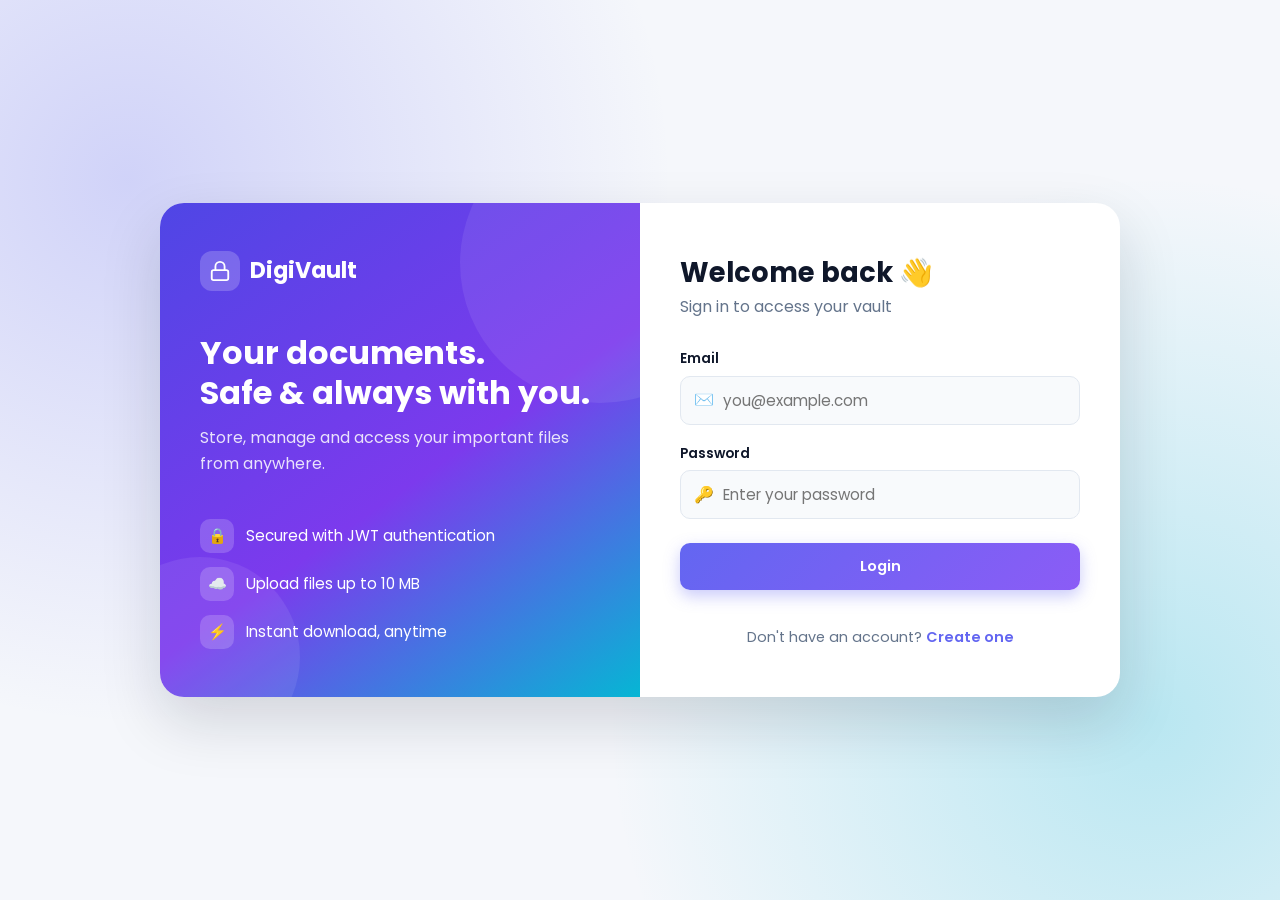
==== src/main/resources/static/dashboard.html @ c99f9024 "Initial commit: DigiVault secure document vault Spring Boot + MySQL + JWT document vault with login," ====
<!DOCTYPE html>
<html lang="en">
<head>
    <meta charset="UTF-8">
    <meta name="viewport" content="width=device-width, initial-scale=1.0">
    <title>DigiVault - Dashboard</title>
    <link rel="preconnect" href="https://fonts.googleapis.com">
    <link href="https://fonts.googleapis.com/css2?family=Poppins:wght@400;500;600;700&display=swap" rel="stylesheet">
    <link rel="stylesheet" href="css/style.css">
</head>
<body>
    <header class="navbar">
        <div class="logo">
            <div class="logo-icon">
                <svg viewBox="0 0 24 24" fill="none" stroke="currentColor" stroke-width="2"><rect x="3" y="11" width="18" height="11" rx="2"/><path d="M7 11V7a5 5 0 0 1 10 0v4"/></svg>
            </div>
            DigiVault
        </div>

        <div class="nav-right">
            <div class="user-info">
                <div class="avatar" id="avatar"></div>
                <div class="user-text">
                    <strong id="userName"></strong>
                    <small id="userEmail"></small>
                </div>
            </div>
            <button id="logoutBtn" class="btn btn-secondary btn-small">Logout</button>
        </div>
    </header>

    <main class="container">
        <div class="page-title">
            <h2 id="greeting">Welcome!</h2>
            <p>Here's an overview of your secure vault.</p>
        </div>

        <!-- Stats -->
        <section class="stats">
            <div class="stat-card">
                <div class="stat-icon purple">📄</div>
                <div>
                    <p>Total Documents</p>
                    <h4 id="statCount">0</h4>
                </div>
            </div>
            <div class="stat-card">
                <div class="stat-icon cyan">💾</div>
                <div>
                    <p>Storage Used</p>
                    <h4 id="statSize">0 B</h4>
                </div>
            </div>
            <div class="stat-card">
                <div class="stat-icon green">🕒</div>
                <div>
                    <p>Last Upload</p>
                    <h4 id="statLast">—</h4>
                </div>
            </div>
        </section>

        <!-- Upload -->
        <section class="card">
            <div class="card-header">
                <h3>Upload Document</h3>
            </div>
            <form id="uploadForm" class="upload-form">
                <div class="dropzone" id="dropzone">
                    <input type="file" id="fileInput" required>
                    <div class="dropzone-icon">☁️</div>
                    <p><strong>Click to browse</strong> or drag &amp; drop a file here</p>
                    <p>Any file type · Max 10 MB</p>
                    <p class="selected-file" id="selectedFile" hidden></p>
                </div>
                <div class="upload-actions">
                    <button type="submit" class="btn btn-primary" id="uploadBtn">⬆ Upload File</button>
                </div>
            </form>
        </section>

        <!-- Documents -->
        <section class="card">
            <div class="card-header">
                <h3>My Documents</h3>
                <span class="badge-count" id="docBadge">0 files</span>
            </div>

            <div class="table-wrap" id="tableWrap">
                <table>
                    <thead>
                        <tr>
                            <th>File</th>
                            <th>Size</th>
                            <th>Uploaded</th>
                            <th>Actions</th>
                        </tr>
                    </thead>
                    <tbody id="documentList"></tbody>
                </table>
            </div>

            <div class="empty-state" id="emptyMessage">
                <div>📂</div>
                <h4>No documents yet</h4>
                <p>Upload your first file to get started.</p>
            </div>
        </section>
    </main>

    <div class="toast" id="toast"></div>

    <script src="js/dashboard.js"></script>
</body>
</html>
---- src/main/resources/static/css/style.css ----
/* ===== Theme colors (change these to restyle the whole app) ===== */
:root {
    --primary: #6366f1;
    --primary-dark: #4f46e5;
    --accent: #06b6d4;
    --danger: #ef4444;
    --success: #10b981;
    --text: #0f172a;
    --muted: #64748b;
    --border: #e2e8f0;
    --bg: #f5f7fb;
    --card: #ffffff;
    --radius: 14px;
    --shadow: 0 10px 30px rgba(15, 23, 42, 0.08);
}

* {
    box-sizing: border-box;
    margin: 0;
    padding: 0;
}

body {
    font-family: "Poppins", "Segoe UI", Roboto, Arial, sans-serif;
    background: var(--bg);
    color: var(--text);
    line-height: 1.6;
}

a {
    color: var(--primary);
    text-decoration: none;
    font-weight: 600;
}

a:hover {
    text-decoration: underline;
}

/* ===== Logo ===== */
.logo {
    display: flex;
    align-items: center;
    gap: 10px;
    font-size: 1.4rem;
    font-weight: 700;
}

.logo-icon {
    width: 40px;
    height: 40px;
    border-radius: 12px;
    display: grid;
    place-items: center;
    background: linear-gradient(135deg, var(--primary), var(--accent));
    color: #fff;
    flex-shrink: 0;
}

.logo-icon svg {
    width: 22px;
    height: 22px;
}

/* ===== Login / Register (split screen) ===== */
.auth-page {
    min-height: 100vh;
    display: flex;
    align-items: center;
    justify-content: center;
    padding: 24px 16px;
    background:
        radial-gradient(circle at 10% 20%, rgba(99, 102, 241, 0.25), transparent 40%),
        radial-gradient(circle at 90% 80%, rgba(6, 182, 212, 0.25), transparent 40%),
        var(--bg);
}

.auth-wrapper {
    width: 100%;
    max-width: 960px;
    display: grid;
    grid-template-columns: 1fr 1fr;
    background: var(--card);
    border-radius: 24px;
    overflow: hidden;
    box-shadow: 0 25px 60px rgba(15, 23, 42, 0.15);
    animation: fadeUp 0.5s ease;
}

.auth-brand {
    position: relative;
    padding: 48px 40px;
    color: #fff;
    background: linear-gradient(145deg, var(--primary-dark), #7c3aed 55%, var(--accent));
    display: flex;
    flex-direction: column;
    justify-content: space-between;
    gap: 32px;
    overflow: hidden;
}

/* Decorative circles */
.auth-brand::before,
.auth-brand::after {
    content: "";
    position: absolute;
    border-radius: 50%;
    background: rgba(255, 255, 255, 0.08);
}

.auth-brand::before {
    width: 280px;
    height: 280px;
    top: -80px;
    right: -100px;
}

.auth-brand::after {
    width: 200px;
    height: 200px;
    bottom: -60px;
    left: -60px;
}

.auth-brand .logo-icon {
    background: rgba(255, 255, 255, 0.2);
}

.auth-brand h2 {
    font-size: 2rem;
    line-height: 1.25;
    margin-bottom: 12px;
}

.auth-brand p {
    opacity: 0.85;
}

.feature-list {
    list-style: none;
    display: flex;
    flex-direction: column;
    gap: 14px;
    position: relative;
    z-index: 1;
}

.feature-list li {
    display: flex;
    align-items: center;
    gap: 12px;
    font-size: 0.95rem;
}

.feature-list span {
    width: 34px;
    height: 34px;
    border-radius: 10px;
    background: rgba(255, 255, 255, 0.18);
    display: grid;
    place-items: center;
    flex-shrink: 0;
}

.auth-form {
    padding: 48px 40px;
    display: flex;
    flex-direction: column;
    justify-content: center;
}

.auth-form h1 {
    font-size: 1.7rem;
}

.subtitle {
    color: var(--muted);
    margin-bottom: 28px;
}

.switch {
    margin-top: 20px;
    text-align: center;
    font-size: 0.9rem;
    color: var(--muted);
}

/* ===== Form fields ===== */
label {
    display: block;
    font-size: 0.85rem;
    font-weight: 600;
    margin-bottom: 6px;
}

.input-group {
    position: relative;
    margin-bottom: 18px;
}

.input-group .input-icon {
    position: absolute;
    left: 14px;
    top: 50%;
    transform: translateY(-50%);
    color: var(--muted);
    pointer-events: none;
}

.input-group input {
    width: 100%;
    padding: 12px 14px 12px 42px;
    border: 1.5px solid var(--border);
    border-radius: 10px;
    font-size: 0.95rem;
    font-family: inherit;
    background: #f8fafc;
    transition: border-color 0.2s, box-shadow 0.2s, background 0.2s;
}

.input-group input:focus {
    outline: none;
    border-color: var(--primary);
    background: #fff;
    box-shadow: 0 0 0 4px rgba(99, 102, 241, 0.15);
}

/* ===== Buttons ===== */
.btn {
    display: inline-flex;
    align-items: center;
    justify-content: center;
    gap: 6px;
    padding: 11px 20px;
    border: none;
    border-radius: 10px;
    font-family: inherit;
    font-size: 0.92rem;
    font-weight: 600;
    cursor: pointer;
    transition: transform 0.15s, box-shadow 0.2s, opacity 0.2s, background 0.2s;
}

.btn:hover {
    transform: translateY(-1px);
}

.btn:disabled {
    opacity: 0.6;
    cursor: not-allowed;
    transform: none;
}

.btn-primary {
    background: linear-gradient(135deg, var(--primary), #8b5cf6);
    color: #fff;
    box-shadow: 0 6px 16px rgba(99, 102, 241, 0.35);
}

.btn-primary:hover {
    box-shadow: 0 10px 22px rgba(99, 102, 241, 0.45);
}

.btn-block {
    width: 100%;
    padding: 13px;
    margin-top: 6px;
}

.btn-secondary {
    background: #f1f5f9;
    color: var(--text);
}

.btn-secondary:hover {
    background: #e2e8f0;
}

.btn-small {
    padding: 7px 12px;
    font-size: 0.8rem;
    border-radius: 8px;
}

.btn-download {
    background: rgba(6, 182, 212, 0.12);
    color: #0e7490;
}

.btn-download:hover {
    background: var(--accent);
    color: #fff;
}

.btn-delete {
    background: rgba(239, 68, 68, 0.1);
    color: #b91c1c;
}

.btn-delete:hover {
    background: var(--danger);
    color: #fff;
}

/* ===== Inline message (login/register) ===== */
.message {
    margin-top: 16px;
    font-size: 0.88rem;
    border-radius: 10px;
}

.message.error,
.message.success {
    padding: 10px 14px;
}

.message.error {
    background: #fef2f2;
    color: #b91c1c;
    border: 1px solid #fecaca;
}

.message.success {
    background: #ecfdf5;
    color: #047857;
    border: 1px solid #a7f3d0;
}

/* ===== Dashboard: navbar ===== */
.navbar {
    position: sticky;
    top: 0;
    z-index: 10;
    background: rgba(255, 255, 255, 0.85);
    backdrop-filter: blur(10px);
    border-bottom: 1px solid var(--border);
    padding: 12px 24px;
    display: flex;
    justify-content: space-between;
    align-items: center;
    flex-wrap: wrap;
    gap: 12px;
}

.nav-right {
    display: flex;
    align-items: center;
    gap: 14px;
}

.user-info {
    display: flex;
    align-items: center;
    gap: 10px;
}

.avatar {
    width: 38px;
    height: 38px;
    border-radius: 50%;
    background: linear-gradient(135deg, var(--primary), var(--accent));
    color: #fff;
    font-weight: 700;
    display: grid;
    place-items: center;
}

.user-text {
    display: flex;
    flex-direction: column;
    line-height: 1.2;
}

.user-text strong {
    font-size: 0.9rem;
}

.user-text small {
    color: var(--muted);
    font-size: 0.75rem;
}

/* ===== Dashboard: layout ===== */
.container {
    max-width: 1100px;
    margin: 0 auto;
    padding: 32px 16px 48px;
    display: flex;
    flex-direction: column;
    gap: 24px;
    animation: fadeUp 0.4s ease;
}

.page-title h2 {
    font-size: 1.6rem;
}

.page-title p {
    color: var(--muted);
}

.card {
    background: var(--card);
    border-radius: var(--radius);
    padding: 24px;
    box-shadow: var(--shadow);
    border: 1px solid var(--border);
}

.card-header {
    display: flex;
    justify-content: space-between;
    align-items: center;
    margin-bottom: 18px;
}

.card-header h3 {
    font-size: 1.1rem;
}

.badge-count {
    background: rgba(99, 102, 241, 0.12);
    color: var(--primary-dark);
    padding: 4px 12px;
    border-radius: 999px;
    font-size: 0.8rem;
    font-weight: 600;
}

/* ===== Dashboard: stats ===== */
.stats {
    display: grid;
    grid-template-columns: repeat(auto-fit, minmax(220px, 1fr));
    gap: 18px;
}

.stat-card {
    display: flex;
    align-items: center;
    gap: 16px;
    background: var(--card);
    border-radius: var(--radius);
    padding: 20px;
    box-shadow: var(--shadow);
    border: 1px solid var(--border);
    transition: transform 0.2s;
}

.stat-card:hover {
    transform: translateY(-3px);
}

.stat-icon {
    width: 50px;
    height: 50px;
    border-radius: 14px;
    display: grid;
    place-items: center;
    font-size: 1.4rem;
    flex-shrink: 0;
}

.stat-icon.purple { background: rgba(99, 102, 241, 0.12); }
.stat-icon.cyan   { background: rgba(6, 182, 212, 0.12); }
.stat-icon.green  { background: rgba(16, 185, 129, 0.12); }

.stat-card p {
    color: var(--muted);
    font-size: 0.82rem;
}

.stat-card h4 {
    font-size: 1.3rem;
}

/* ===== Dashboard: upload drop zone ===== */
.upload-form {
    display: flex;
    flex-direction: column;
    gap: 16px;
}

.dropzone {
    position: relative;
    border: 2px dashed #c7d2fe;
    border-radius: var(--radius);
    background: linear-gradient(180deg, #f8faff, #eef2ff);
    padding: 36px 20px;
    text-align: center;
    transition: border-color 0.2s, background 0.2s;
}

.dropzone:hover,
.dropzone.dragover {
    border-color: var(--primary);
    background: #eef2ff;
}

/* The real file input covers the whole zone, so clicking and drag-and-drop both work */
.dropzone input[type="file"] {
    position: absolute;
    inset: 0;
    width: 100%;
    height: 100%;
    opacity: 0;
    cursor: pointer;
}

.dropzone-icon {
    font-size: 2.4rem;
    margin-bottom: 6px;
}

.dropzone p {
    color: var(--muted);
    font-size: 0.9rem;
}

.dropzone strong {
    color: var(--primary);
}

.selected-file {
    margin-top: 10px;
    font-weight: 600;
    color: var(--text) !important;
    word-break: break-all;
}

.upload-actions {
    display: flex;
    justify-content: flex-end;
}

/* ===== Dashboard: documents table ===== */
.table-wrap {
    overflow-x: auto;
}

table {
    width: 100%;
    border-collapse: collapse;
}

th, td {
    padding: 14px 12px;
    text-align: left;
    font-size: 0.88rem;
    white-space: nowrap;
}

th {
    color: var(--muted);
    font-weight: 600;
    font-size: 0.75rem;
    text-transform: uppercase;
    letter-spacing: 0.05em;
    border-bottom: 1px solid var(--border);
}

tbody tr {
    border-bottom: 1px solid #f1f5f9;
    transition: background 0.15s;
}

tbody tr:hover {
    background: #f8fafc;
}

.file-cell {
    display: flex;
    align-items: center;
    gap: 12px;
}

.file-name {
    font-weight: 600;
    max-width: 280px;
    overflow: hidden;
    text-overflow: ellipsis;
}

/* Colored file-type badges */
.file-badge {
    width: 42px;
    height: 42px;
    border-radius: 10px;
    display: grid;
    place-items: center;
    font-size: 0.65rem;
    font-weight: 700;
    color: #fff;
    flex-shrink: 0;
    background: #94a3b8;
}

.file-badge.pdf   { background: #ef4444; }
.file-badge.doc   { background: #3b82f6; }
.file-badge.sheet { background: #10b981; }
.file-badge.slide { background: #f97316; }
.file-badge.image { background: #a855f7; }
.file-badge.zip   { background: #eab308; }

.muted {
    color: var(--muted);
}

.actions {
    display: flex;
    gap: 8px;
}

/* ===== Empty state ===== */
.empty-state {
    text-align: center;
    padding: 40px 20px;
    color: var(--muted);
}

.empty-state div {
    font-size: 3rem;
    margin-bottom: 8px;
}

.empty-state h4 {
    color: var(--text);
    margin-bottom: 4px;
}

/* ===== Toast notification (dashboard) ===== */
.toast {
    position: fixed;
    right: 24px;
    bottom: 24px;
    z-index: 100;
    max-width: calc(100% - 48px);
    padding: 14px 20px;
    border-radius: 12px;
    color: #fff;
    font-weight: 500;
    box-shadow: 0 12px 30px rgba(15, 23, 42, 0.25);
    opacity: 0;
    transform: translateY(20px);
    pointer-events: none;
    transition: opacity 0.3s, transform 0.3s;
}

.toast.show {
    opacity: 1;
    transform: translateY(0);
}

.toast.success { background: var(--success); }
.toast.error   { background: var(--danger); }

/* ===== Animation ===== */
@keyframes fadeUp {
    from {
        opacity: 0;
        transform: translateY(16px);
    }
    to {
        opacity: 1;
        transform: translateY(0);
    }
}

/* ===== Mobile ===== */
@media (max-width: 768px) {
    .auth-wrapper {
        grid-template-columns: 1fr;
    }

    .auth-brand {
        padding: 32px 24px;
    }

    .auth-brand h2 {
        font-size: 1.5rem;
    }

    .feature-list {
        display: none;
    }

    .auth-form {
        padding: 32px 24px;
    }

    .user-text {
        display: none;
    }
}
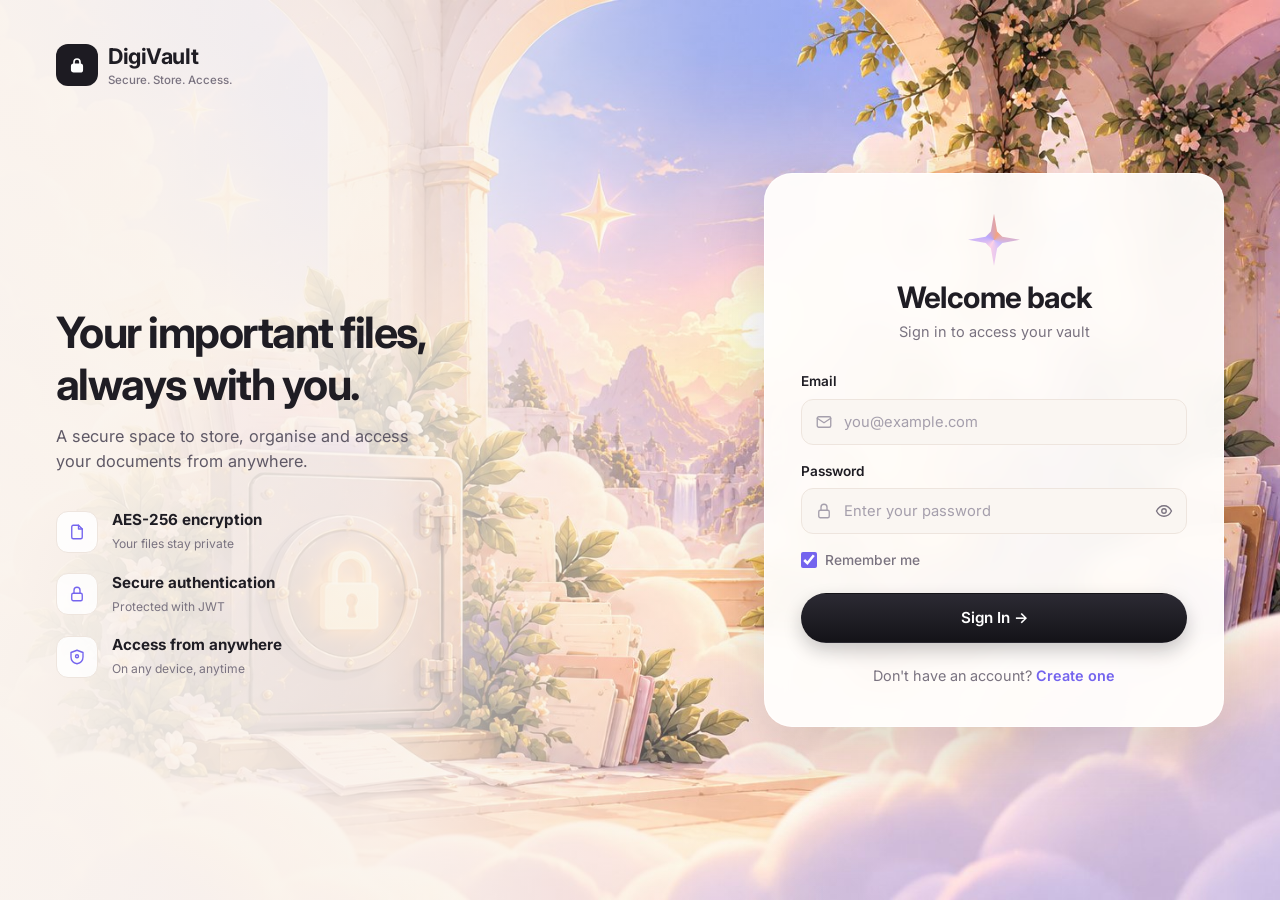
==== commit 1f57ec5f: "Add bookmarks, trash, stars, storage limit and new UI - Bookmarks with automatic site tags, categori" ====
--- a/src/main/resources/static/dashboard.html
+++ b/src/main/resources/static/dashboard.html
@@ -3,113 +3,84 @@
 <head>
     <meta charset="UTF-8">
     <meta name="viewport" content="width=device-width, initial-scale=1.0">
-    <title>DigiVault - Dashboard</title>
+    <title>DigiVault - Home</title>
     <link rel="preconnect" href="https://fonts.googleapis.com">
-    <link href="https://fonts.googleapis.com/css2?family=Poppins:wght@400;500;600;700&display=swap" rel="stylesheet">
+    <link rel="preconnect" href="https://fonts.gstatic.com" crossorigin>
+    <link href="https://fonts.googleapis.com/css2?family=Inter:wght@400;500;600;700;800&display=swap" rel="stylesheet">
+    <link rel="icon" href="data:image/svg+xml,<svg xmlns='http://www.w3.org/2000/svg' viewBox='0 0 32 32'><rect width='32' height='32' rx='9' fill='%231d1b22'/><path d='M11 15v-3a5 5 0 0 1 10 0v3' fill='none' stroke='white' stroke-width='2.4'/><rect x='9' y='15' width='14' height='10' rx='2.5' fill='white'/></svg>">
     <link rel="stylesheet" href="css/style.css">
 </head>
 <body>
-    <header class="navbar">
-        <div class="logo">
-            <div class="logo-icon">
-                <svg viewBox="0 0 24 24" fill="none" stroke="currentColor" stroke-width="2"><rect x="3" y="11" width="18" height="11" rx="2"/><path d="M7 11V7a5 5 0 0 1 10 0v4"/></svg>
-            </div>
-            DigiVault
-        </div>
+    <div class="app-shell">
+        <aside class="sidebar" id="sidebar" data-page="home"></aside>
 
-        <div class="nav-right">
-            <div class="user-info">
-                <div class="avatar" id="avatar"></div>
-                <div class="user-text">
-                    <strong id="userName"></strong>
-                    <small id="userEmail"></small>
+        <main class="main">
+            <header class="topbar" id="topbar"></header>
+
+            <!-- Banner with greeting and rotating tips -->
+            <section class="hero">
+                <div class="hero-card glass">
+                    <h2 id="greeting">Hello!</h2>
+                    <p>Every file you upload is encrypted with AES-256 before it's stored.</p>
                 </div>
-            </div>
-            <button id="logoutBtn" class="btn btn-secondary btn-small">Logout</button>
-        </div>
-    </header>
+                <div class="tip-card glass">
+                    <blockquote id="tipText"></blockquote>
+                    <cite>— DigiVault</cite>
+                    <div class="tip-nav">
+                        <button class="icon-btn" id="tipPrev" type="button" title="Previous tip"><svg class="i i-sm" viewBox="0 0 24 24"><path d="M15 6l-6 6 6 6"/></svg></button>
+                        <span id="tipCount">1/3</span>
+                        <button class="icon-btn" id="tipNext" type="button" title="Next tip"><svg class="i i-sm" viewBox="0 0 24 24"><path d="M9 6l6 6-6 6"/></svg></button>
+                    </div>
+                </div>
+            </section>
 
-    <main class="container">
-        <div class="page-title">
-            <h2 id="greeting">Welcome!</h2>
-            <p>Here's an overview of your secure vault.</p>
-        </div>
+            <!-- Stats -->
+            <section class="stats">
+                <div class="card stat">
+                    <span class="tile t-violet"><svg class="i" viewBox="0 0 24 24"><path d="M14 3H7a2 2 0 0 0-2 2v14a2 2 0 0 0 2 2h10a2 2 0 0 0 2-2V8z"/><path d="M14 3v5h5"/></svg></span>
+                    <p>Total documents</p>
+                    <h3 id="statDocs">0</h3>
+                </div>
+                <div class="card stat">
+                    <span class="tile t-peach"><svg class="i" viewBox="0 0 24 24"><ellipse cx="12" cy="5" rx="8" ry="3"/><path d="M4 5v14c0 1.7 3.6 3 8 3s8-1.3 8-3V5"/><path d="M4 12c0 1.7 3.6 3 8 3s8-1.3 8-3"/></svg></span>
+                    <p>Storage used</p>
+                    <h3 id="statStorage">0 B</h3>
+                </div>
+                <div class="card stat">
+                    <span class="tile t-amber"><svg class="i" viewBox="0 0 24 24"><path d="M12 3l2.8 5.7 6.2.9-4.5 4.4 1.1 6.2L12 17.3 6.4 20.2l1.1-6.2L3 9.6l6.2-.9z"/></svg></span>
+                    <p>Starred</p>
+                    <h3 id="statStarred">0</h3>
+                </div>
+                <div class="card stat">
+                    <span class="tile t-pink"><svg class="i" viewBox="0 0 24 24"><path d="M6 3h12v18l-6-4-6 4z"/></svg></span>
+                    <p>Bookmarks</p>
+                    <h3 id="statBookmarks">0</h3>
+                </div>
+            </section>
 
-        <!-- Stats -->
-        <section class="stats">
-            <div class="stat-card">
-                <div class="stat-icon purple">📄</div>
-                <div>
-                    <p>Total Documents</p>
-                    <h4 id="statCount">0</h4>
-                </div>
-            </div>
-            <div class="stat-card">
-                <div class="stat-icon cyan">💾</div>
-                <div>
-                    <p>Storage Used</p>
-                    <h4 id="statSize">0 B</h4>
-                </div>
-            </div>
-            <div class="stat-card">
-                <div class="stat-icon green">🕒</div>
-                <div>
-                    <p>Last Upload</p>
-                    <h4 id="statLast">—</h4>
-                </div>
-            </div>
-        </section>
+            <!-- Quick actions -->
+            <section class="quick">
+                <a href="upload.html" class="q-violet">
+                    <span class="big"><svg class="i" viewBox="0 0 24 24"><path d="M12 15V4"/><path d="M7 9l5-5 5 5"/><path d="M4 15v4a2 2 0 0 0 2 2h12a2 2 0 0 0 2-2v-4"/></svg></span>
+                    <strong>Upload File</strong><small>Add new files to your vault.</small>
+                </a>
+                <a href="documents.html" class="q-amber">
+                    <span class="big"><svg class="i" viewBox="0 0 24 24"><path d="M3 7a2 2 0 0 1 2-2h4l2 2h8a2 2 0 0 1 2 2v8a2 2 0 0 1-2 2H5a2 2 0 0 1-2-2z"/></svg></span>
+                    <strong>View Files</strong><small>Browse your stored files.</small>
+                </a>
+                <a href="bookmarks.html" class="q-green">
+                    <span class="big"><svg class="i" viewBox="0 0 24 24"><path d="M6 3h12v18l-6-4-6 4z"/></svg></span>
+                    <strong>Bookmarks</strong><small>Quick access to saved links.</small>
+                </a>
+                <a href="trash.html" class="q-pink">
+                    <span class="big"><svg class="i" viewBox="0 0 24 24"><path d="M3 6h18"/><path d="M8 6V4h8v2"/><path d="M6 6l1 14h10l1-14"/></svg></span>
+                    <strong>Trash</strong><small>Restore or delete removed files.</small>
+                </a>
+            </section>
+        </main>
+    </div>
 
-        <!-- Upload -->
-        <section class="card">
-            <div class="card-header">
-                <h3>Upload Document</h3>
-            </div>
-            <form id="uploadForm" class="upload-form">
-                <div class="dropzone" id="dropzone">
-                    <input type="file" id="fileInput" required>
-                    <div class="dropzone-icon">☁️</div>
-                    <p><strong>Click to browse</strong> or drag &amp; drop a file here</p>
-                    <p>Any file type · Max 10 MB</p>
-                    <p class="selected-file" id="selectedFile" hidden></p>
-                </div>
-                <div class="upload-actions">
-                    <button type="submit" class="btn btn-primary" id="uploadBtn">⬆ Upload File</button>
-                </div>
-            </form>
-        </section>
-
-        <!-- Documents -->
-        <section class="card">
-            <div class="card-header">
-                <h3>My Documents</h3>
-                <span class="badge-count" id="docBadge">0 files</span>
-            </div>
-
-            <div class="table-wrap" id="tableWrap">
-                <table>
-                    <thead>
-                        <tr>
-                            <th>File</th>
-                            <th>Size</th>
-                            <th>Uploaded</th>
-                            <th>Actions</th>
-                        </tr>
-                    </thead>
-                    <tbody id="documentList"></tbody>
-                </table>
-            </div>
-
-            <div class="empty-state" id="emptyMessage">
-                <div>📂</div>
-                <h4>No documents yet</h4>
-                <p>Upload your first file to get started.</p>
-            </div>
-        </section>
-    </main>
-
-    <div class="toast" id="toast"></div>
-
-    <script src="js/dashboard.js"></script>
+    <script src="js/common.js"></script>
+    <script src="js/home.js"></script>
 </body>
 </html>
--- a/src/main/resources/static/css/style.css
+++ b/src/main/resources/static/css/style.css
@@ -1,693 +1,498 @@
-/* ===== Theme colors (change these to restyle the whole app) ===== */
+/* =====================================================================
+   DigiVault - warm, soft theme (cream, white cards, lavender accents)
+   Change the colors below to restyle the whole app.
+   ===================================================================== */
 :root {
-    --primary: #6366f1;
-    --primary-dark: #4f46e5;
-    --accent: #06b6d4;
-    --danger: #ef4444;
-    --success: #10b981;
-    --text: #0f172a;
-    --muted: #64748b;
-    --border: #e2e8f0;
-    --bg: #f5f7fb;
-    --card: #ffffff;
-    --radius: 14px;
-    --shadow: 0 10px 30px rgba(15, 23, 42, 0.08);
-}
-
-* {
-    box-sizing: border-box;
-    margin: 0;
-    padding: 0;
-}
+    --text: #1f1d24;
+    --muted: #7a7380;
+    --faint: #a59fac;
+    --border: #eee5de;
+    --surface: #fffdfb;
+    --surface-2: #faf6f2;
+    --violet: #8b7cf6;
+    --violet-600: #7464ee;
+    --violet-soft: #efebff;
+    --peach: #ec9a76;
+    --peach-soft: #fdeee6;
+    --green: #3fae6a;
+    --green-soft: #e8f6ec;
+    --pink: #e3627a;
+    --pink-soft: #fde9ee;
+    --amber: #dc9a2f;
+    --amber-soft: #fff3dc;
+    --dark: #1d1b22;
+    --radius: 18px;
+    --shadow: 0 1px 2px rgba(31, 29, 36, 0.04), 0 8px 24px rgba(31, 29, 36, 0.05);
+    --shadow-lg: 0 24px 60px rgba(31, 29, 36, 0.14);
+    --ring: 0 0 0 4px rgba(139, 124, 246, 0.16);
+    --font: "Inter", "Segoe UI", Roboto, Arial, sans-serif;
+}
+
+* { box-sizing: border-box; margin: 0; padding: 0; }
+
+/* Make the "hidden" attribute always win, even over display: flex/grid */
+[hidden] { display: none !important; }
 
 body {
-    font-family: "Poppins", "Segoe UI", Roboto, Arial, sans-serif;
-    background: var(--bg);
+    min-height: 100vh;
+    font-family: var(--font);
+    font-size: 14.5px;
+    line-height: 1.5;
     color: var(--text);
-    line-height: 1.6;
-}
-
-a {
-    color: var(--primary);
-    text-decoration: none;
-    font-weight: 600;
-}
-
-a:hover {
-    text-decoration: underline;
-}
-
-/* ===== Logo ===== */
-.logo {
-    display: flex;
-    align-items: center;
-    gap: 10px;
-    font-size: 1.4rem;
-    font-weight: 700;
-}
-
-.logo-icon {
-    width: 40px;
-    height: 40px;
-    border-radius: 12px;
-    display: grid;
-    place-items: center;
-    background: linear-gradient(135deg, var(--primary), var(--accent));
-    color: #fff;
-    flex-shrink: 0;
-}
-
-.logo-icon svg {
-    width: 22px;
-    height: 22px;
-}
-
-/* ===== Login / Register (split screen) ===== */
+    background: linear-gradient(135deg, #f9f3ee 0%, #f6efea 50%, #f2ecf6 100%) fixed;
+    -webkit-font-smoothing: antialiased;
+}
+
+a { color: var(--violet-600); text-decoration: none; font-weight: 600; }
+a:hover { text-decoration: underline; }
+h1, h2, h3, h4 { letter-spacing: -0.02em; line-height: 1.2; }
+svg { flex-shrink: 0; }
+.muted { color: var(--muted); }
+
+/* ===== Icons (inline SVG) ===== */
+.i { width: 18px; height: 18px; fill: none; stroke: currentColor; stroke-width: 1.8; stroke-linecap: round; stroke-linejoin: round; }
+.i-sm { width: 16px; height: 16px; }
+.i-lg { width: 26px; height: 26px; }
+
+/* ===== Brand ===== */
+.brand { display: flex; align-items: center; gap: 10px; color: var(--text); font-size: 1.15rem; font-weight: 700; letter-spacing: -0.02em; }
+.brand:hover { text-decoration: none; }
+.brand-mark { width: 34px; height: 34px; display: grid; place-items: center; color: #fff; background: var(--dark); border-radius: 10px; }
+.brand-mark svg { width: 18px; height: 18px; }
+.brand small { display: block; font-size: 0.72rem; font-weight: 500; color: var(--muted); letter-spacing: 0; }
+
+/* ===== Buttons ===== */
+.btn {
+    display: inline-flex; align-items: center; justify-content: center; gap: 8px;
+    height: 42px; padding: 0 18px;
+    font-family: inherit; font-size: 0.9rem; font-weight: 600;
+    border: 1px solid transparent; border-radius: 999px; cursor: pointer;
+    transition: transform 0.15s, box-shadow 0.2s, background 0.2s, opacity 0.2s;
+    text-decoration: none !important;
+}
+.btn:hover { transform: translateY(-1px); }
+.btn:disabled { opacity: 0.55; cursor: not-allowed; transform: none; }
+.btn-dark { color: #fff; background: linear-gradient(180deg, #2c2a33, #141318); box-shadow: 0 8px 18px rgba(20, 19, 24, 0.22); }
+.btn-violet { color: #fff; background: linear-gradient(180deg, #9a8cf8, var(--violet-600)); box-shadow: 0 6px 16px rgba(116, 100, 238, 0.3); }
+.btn-ghost { color: var(--text); background: #fff; border-color: var(--border); }
+.btn-ghost:hover { background: var(--surface-2); }
+.btn-danger { color: var(--pink); background: var(--pink-soft); }
+.btn-block { width: 100%; height: 50px; font-size: 0.95rem; }
+.btn-sm { height: 34px; padding: 0 14px; font-size: 0.82rem; }
+
+.icon-btn {
+    width: 34px; height: 34px; display: inline-grid; place-items: center;
+    color: var(--muted); background: transparent; border: 1px solid transparent; border-radius: 10px; cursor: pointer;
+    transition: background 0.15s, color 0.15s;
+}
+.icon-btn:hover { color: var(--text); background: var(--surface-2); }
+.icon-btn.bordered { background: #fff; border-color: var(--border); }
+.icon-btn.danger:hover { color: #fff; background: var(--pink); }
+
+/* Star toggle */
+.star-btn { color: #cfc8d4; }
+.star-btn.on { color: #f5b301; }
+.star-btn.on svg { fill: #f5b301; }
+
+/* ===== Form fields ===== */
+label { display: block; margin-bottom: 7px; font-size: 0.85rem; font-weight: 600; }
+.field, .select {
+    width: 100%; height: 46px; padding: 0 14px;
+    font-family: inherit; font-size: 0.92rem; color: var(--text);
+    background: var(--surface-2); border: 1px solid var(--border); border-radius: 12px;
+    transition: border-color 0.15s, box-shadow 0.15s, background 0.15s;
+}
+textarea.field { height: auto; min-height: 90px; padding: 12px 14px; resize: vertical; }
+.field::placeholder { color: var(--faint); }
+.field:focus, .select:focus { outline: none; background: #fff; border-color: var(--violet); box-shadow: var(--ring); }
+.select {
+    width: auto; min-width: 150px; padding-right: 38px; cursor: pointer; appearance: none; -webkit-appearance: none;
+    background-image: url("data:image/svg+xml;utf8,<svg xmlns='http://www.w3.org/2000/svg' viewBox='0 0 24 24' fill='none' stroke='%237a7380' stroke-width='2' stroke-linecap='round'><path d='M6 9l6 6 6-6'/></svg>");
+    background-repeat: no-repeat; background-position: right 12px center; background-size: 16px;
+}
+.select.full { width: 100%; }
+.form-field { margin-bottom: 16px; }
+
+/* Input with an icon on the left (and optional button on the right) */
+.input-icon { position: relative; }
+.input-icon > svg { position: absolute; left: 14px; top: 50%; transform: translateY(-50%); color: var(--faint); pointer-events: none; }
+.input-icon .field { padding-left: 42px; }
+.input-icon .eye { position: absolute; right: 6px; top: 50%; transform: translateY(-50%); }
+
+/* Checkbox */
+.check { display: inline-flex; align-items: center; gap: 8px; font-size: 0.86rem; font-weight: 500; color: var(--muted); cursor: pointer; margin: 0; }
+.check input { width: 16px; height: 16px; accent-color: var(--violet-600); }
+
+/* Toggle switch */
+.switch { position: relative; width: 44px; height: 26px; flex-shrink: 0; }
+.switch input { position: absolute; opacity: 0; width: 100%; height: 100%; margin: 0; cursor: pointer; z-index: 1; }
+.switch span { position: absolute; inset: 0; background: #ddd6e3; border-radius: 999px; transition: background 0.2s; }
+.switch span::after { content: ""; position: absolute; left: 3px; top: 3px; width: 20px; height: 20px; background: #fff; border-radius: 50%; box-shadow: 0 1px 3px rgba(0, 0, 0, 0.2); transition: transform 0.2s; }
+.switch input:checked + span { background: var(--violet-600); }
+.switch input:checked + span::after { transform: translateX(18px); }
+
+/* Inline messages (login/register) */
+.message { margin-top: 14px; font-size: 0.86rem; }
+.message.error, .message.success { padding: 10px 14px; border-radius: 12px; }
+.message.error { color: #b42318; background: #fef3f2; border: 1px solid #fecdca; }
+.message.success { color: #067647; background: #ecfdf3; border: 1px solid #abefc6; }
+
+/* =====================================================================
+   Login / Register
+   ===================================================================== */
 .auth-page {
     min-height: 100vh;
-    display: flex;
+    /* Artwork on the right, soft cream fade on the left so the text stays readable */
+    background:
+        linear-gradient(90deg, rgba(250, 244, 238, 0.97) 0%, rgba(250, 244, 238, 0.85) 30%, rgba(250, 244, 238, 0.2) 55%, rgba(250, 244, 238, 0) 70%),
+        url("../img/login-art.jpg") 70% center / cover no-repeat,
+        linear-gradient(135deg, #f8e6da, #ece4fa);
+}
+
+.auth-layout {
+    min-height: 100vh;
+    display: grid;
+    grid-template-columns: minmax(0, 1fr) 460px;
     align-items: center;
-    justify-content: center;
-    padding: 24px 16px;
-    background:
-        radial-gradient(circle at 10% 20%, rgba(99, 102, 241, 0.25), transparent 40%),
-        radial-gradient(circle at 90% 80%, rgba(6, 182, 212, 0.25), transparent 40%),
-        var(--bg);
-}
-
-.auth-wrapper {
-    width: 100%;
-    max-width: 960px;
-    display: grid;
-    grid-template-columns: 1fr 1fr;
-    background: var(--card);
-    border-radius: 24px;
-    overflow: hidden;
-    box-shadow: 0 25px 60px rgba(15, 23, 42, 0.15);
-    animation: fadeUp 0.5s ease;
-}
-
-.auth-brand {
-    position: relative;
-    padding: 48px 40px;
-    color: #fff;
-    background: linear-gradient(145deg, var(--primary-dark), #7c3aed 55%, var(--accent));
-    display: flex;
-    flex-direction: column;
-    justify-content: space-between;
-    gap: 32px;
-    overflow: hidden;
-}
-
-/* Decorative circles */
-.auth-brand::before,
-.auth-brand::after {
-    content: "";
-    position: absolute;
-    border-radius: 50%;
-    background: rgba(255, 255, 255, 0.08);
-}
-
-.auth-brand::before {
-    width: 280px;
-    height: 280px;
-    top: -80px;
-    right: -100px;
-}
-
-.auth-brand::after {
-    width: 200px;
-    height: 200px;
-    bottom: -60px;
-    left: -60px;
-}
-
-.auth-brand .logo-icon {
-    background: rgba(255, 255, 255, 0.2);
-}
-
-.auth-brand h2 {
-    font-size: 2rem;
-    line-height: 1.25;
-    margin-bottom: 12px;
-}
-
-.auth-brand p {
-    opacity: 0.85;
-}
-
-.feature-list {
-    list-style: none;
-    display: flex;
-    flex-direction: column;
-    gap: 14px;
-    position: relative;
-    z-index: 1;
-}
-
-.feature-list li {
-    display: flex;
-    align-items: center;
-    gap: 12px;
-    font-size: 0.95rem;
-}
-
-.feature-list span {
-    width: 34px;
-    height: 34px;
-    border-radius: 10px;
-    background: rgba(255, 255, 255, 0.18);
-    display: grid;
-    place-items: center;
-    flex-shrink: 0;
-}
-
-.auth-form {
-    padding: 48px 40px;
-    display: flex;
-    flex-direction: column;
-    justify-content: center;
-}
-
-.auth-form h1 {
-    font-size: 1.7rem;
-}
-
-.subtitle {
-    color: var(--muted);
-    margin-bottom: 28px;
-}
-
-.switch {
-    margin-top: 20px;
-    text-align: center;
-    font-size: 0.9rem;
-    color: var(--muted);
-}
-
-/* ===== Form fields ===== */
-label {
-    display: block;
-    font-size: 0.85rem;
-    font-weight: 600;
-    margin-bottom: 6px;
-}
-
-.input-group {
-    position: relative;
-    margin-bottom: 18px;
-}
-
-.input-group .input-icon {
-    position: absolute;
-    left: 14px;
-    top: 50%;
-    transform: translateY(-50%);
-    color: var(--muted);
-    pointer-events: none;
-}
-
-.input-group input {
-    width: 100%;
-    padding: 12px 14px 12px 42px;
-    border: 1.5px solid var(--border);
-    border-radius: 10px;
-    font-size: 0.95rem;
-    font-family: inherit;
-    background: #f8fafc;
-    transition: border-color 0.2s, box-shadow 0.2s, background 0.2s;
-}
-
-.input-group input:focus {
-    outline: none;
-    border-color: var(--primary);
-    background: #fff;
-    box-shadow: 0 0 0 4px rgba(99, 102, 241, 0.15);
-}
-
-/* ===== Buttons ===== */
-.btn {
-    display: inline-flex;
-    align-items: center;
-    justify-content: center;
-    gap: 6px;
-    padding: 11px 20px;
-    border: none;
-    border-radius: 10px;
-    font-family: inherit;
-    font-size: 0.92rem;
-    font-weight: 600;
-    cursor: pointer;
-    transition: transform 0.15s, box-shadow 0.2s, opacity 0.2s, background 0.2s;
-}
-
-.btn:hover {
-    transform: translateY(-1px);
-}
-
-.btn:disabled {
-    opacity: 0.6;
-    cursor: not-allowed;
-    transform: none;
-}
-
-.btn-primary {
-    background: linear-gradient(135deg, var(--primary), #8b5cf6);
-    color: #fff;
-    box-shadow: 0 6px 16px rgba(99, 102, 241, 0.35);
-}
-
-.btn-primary:hover {
-    box-shadow: 0 10px 22px rgba(99, 102, 241, 0.45);
-}
-
-.btn-block {
-    width: 100%;
-    padding: 13px;
-    margin-top: 6px;
-}
-
-.btn-secondary {
-    background: #f1f5f9;
-    color: var(--text);
-}
-
-.btn-secondary:hover {
-    background: #e2e8f0;
-}
-
-.btn-small {
-    padding: 7px 12px;
-    font-size: 0.8rem;
-    border-radius: 8px;
-}
-
-.btn-download {
-    background: rgba(6, 182, 212, 0.12);
-    color: #0e7490;
-}
-
-.btn-download:hover {
-    background: var(--accent);
-    color: #fff;
-}
-
-.btn-delete {
-    background: rgba(239, 68, 68, 0.1);
-    color: #b91c1c;
-}
-
-.btn-delete:hover {
-    background: var(--danger);
-    color: #fff;
-}
-
-/* ===== Inline message (login/register) ===== */
-.message {
-    margin-top: 16px;
-    font-size: 0.88rem;
-    border-radius: 10px;
-}
-
-.message.error,
-.message.success {
-    padding: 10px 14px;
-}
-
-.message.error {
-    background: #fef2f2;
-    color: #b91c1c;
-    border: 1px solid #fecaca;
-}
-
-.message.success {
-    background: #ecfdf5;
-    color: #047857;
-    border: 1px solid #a7f3d0;
-}
-
-/* ===== Dashboard: navbar ===== */
-.navbar {
-    position: sticky;
-    top: 0;
-    z-index: 10;
-    background: rgba(255, 255, 255, 0.85);
+    gap: 40px;
+    padding: 40px 56px;
+}
+
+.auth-intro { display: flex; flex-direction: column; gap: 36px; max-width: 460px; align-self: stretch; }
+.auth-intro .brand { font-size: 1.35rem; }
+.auth-intro .brand-mark { width: 42px; height: 42px; border-radius: 12px; }
+.auth-intro h1 { font-size: 2.7rem; letter-spacing: -0.035em; margin-bottom: 14px; }
+.auth-intro > div:nth-child(2) { margin-top: auto; }
+.auth-intro p { color: #5f5966; font-size: 1.02rem; max-width: 380px; }
+
+.feature-list { list-style: none; display: flex; flex-direction: column; gap: 18px; margin-bottom: auto; }
+.feature-list li { display: flex; align-items: center; gap: 14px; }
+.feature-list .tile { width: 42px; height: 42px; display: grid; place-items: center; color: var(--violet-600); background: rgba(255, 255, 255, 0.85); border: 1px solid var(--border); border-radius: 12px; }
+.feature-list strong { display: block; font-size: 0.95rem; }
+.feature-list small { color: var(--muted); }
+
+.auth-card {
+    padding: 40px 36px;
+    background: rgba(255, 253, 251, 0.96);
+    border: 1px solid rgba(255, 255, 255, 0.8);
+    border-radius: 28px;
+    box-shadow: var(--shadow-lg);
+    backdrop-filter: blur(12px);
+}
+.auth-card .sparkle { margin: 0 auto 14px; }
+.auth-card h2 { text-align: center; font-size: 1.85rem; margin-bottom: 6px; }
+.auth-card .subtitle { text-align: center; color: var(--muted); margin-bottom: 28px; }
+.auth-row { display: flex; justify-content: space-between; align-items: center; margin: 4px 0 22px; }
+.auth-switch { margin-top: 22px; text-align: center; color: var(--muted); font-size: 0.9rem; }
+
+/* Soft 4-point star */
+.sparkle { position: relative; width: 52px; aspect-ratio: 1; }
+.sparkle::before {
+    content: ""; position: absolute; inset: 0;
+    background: conic-gradient(from 30deg, #f3a37f, #c9bbff, #ffd2e4, #b8a8ff, #f3a37f);
+    clip-path: polygon(50% 0%, 56% 34%, 66% 44%, 100% 50%, 66% 56%, 56% 66%, 50% 100%, 44% 66%, 34% 56%, 0% 50%, 34% 44%, 44% 34%);
+    filter: drop-shadow(0 6px 14px rgba(243, 163, 127, 0.4));
+}
+
+/* =====================================================================
+   App layout: sidebar + main
+   ===================================================================== */
+.app-shell { display: grid; grid-template-columns: 236px minmax(0, 1fr); min-height: 100vh; }
+
+.sidebar {
+    position: sticky; top: 0; height: 100vh;
+    display: flex; flex-direction: column; gap: 28px;
+    padding: 22px 16px;
+    background: rgba(255, 253, 251, 0.72);
+    border-right: 1px solid var(--border);
     backdrop-filter: blur(10px);
-    border-bottom: 1px solid var(--border);
-    padding: 12px 24px;
-    display: flex;
-    justify-content: space-between;
-    align-items: center;
-    flex-wrap: wrap;
-    gap: 12px;
-}
-
-.nav-right {
-    display: flex;
-    align-items: center;
-    gap: 14px;
-}
-
-.user-info {
-    display: flex;
-    align-items: center;
-    gap: 10px;
-}
-
-.avatar {
-    width: 38px;
-    height: 38px;
-    border-radius: 50%;
-    background: linear-gradient(135deg, var(--primary), var(--accent));
-    color: #fff;
-    font-weight: 700;
-    display: grid;
-    place-items: center;
-}
-
-.user-text {
-    display: flex;
-    flex-direction: column;
-    line-height: 1.2;
-}
-
-.user-text strong {
-    font-size: 0.9rem;
-}
-
-.user-text small {
-    color: var(--muted);
-    font-size: 0.75rem;
-}
-
-/* ===== Dashboard: layout ===== */
-.container {
-    max-width: 1100px;
-    margin: 0 auto;
-    padding: 32px 16px 48px;
-    display: flex;
-    flex-direction: column;
-    gap: 24px;
-    animation: fadeUp 0.4s ease;
-}
-
-.page-title h2 {
-    font-size: 1.6rem;
-}
-
-.page-title p {
-    color: var(--muted);
-}
-
-.card {
-    background: var(--card);
-    border-radius: var(--radius);
-    padding: 24px;
+}
+.sidebar .brand { padding: 4px 10px; }
+
+.side-nav { display: flex; flex-direction: column; gap: 4px; }
+.side-nav a {
+    display: flex; align-items: center; gap: 12px;
+    padding: 10px 14px; border-radius: 12px;
+    color: var(--muted); font-weight: 500; text-decoration: none;
+    transition: background 0.15s, color 0.15s;
+}
+.side-nav a:hover { color: var(--text); background: rgba(255, 255, 255, 0.8); }
+.side-nav a.active { color: var(--text); font-weight: 600; background: var(--violet-soft); }
+.side-nav a.active svg { color: var(--violet-600); }
+
+/* Storage meter at the bottom of the sidebar */
+.storage { margin-top: auto; padding: 0 10px; }
+.storage strong { display: block; font-size: 0.86rem; margin-bottom: 10px; }
+.meter { height: 6px; background: #ece5ef; border-radius: 999px; overflow: hidden; }
+.meter span { display: block; height: 100%; width: 0; border-radius: inherit; background: linear-gradient(90deg, var(--violet), #b6a9ff); transition: width 0.4s; }
+.meter.warn span { background: linear-gradient(90deg, var(--pink), #f39aa9); }
+.storage p { margin-top: 8px; text-align: right; font-size: 0.76rem; color: var(--muted); }
+
+.main { min-width: 0; padding: 18px 32px 48px; }
+
+/* ===== Top bar ===== */
+.topbar { display: flex; align-items: center; justify-content: space-between; gap: 16px; margin-bottom: 24px; }
+.top-search { position: relative; flex: 1; max-width: 440px; }
+.top-search svg { position: absolute; left: 16px; top: 50%; transform: translateY(-50%); color: var(--faint); }
+.top-search input {
+    width: 100%; height: 44px; padding: 0 16px 0 44px;
+    font-family: inherit; font-size: 0.9rem; color: var(--text);
+    background: rgba(255, 255, 255, 0.75); border: 1px solid var(--border); border-radius: 999px;
+}
+.top-search input:focus { outline: none; background: #fff; border-color: var(--violet); box-shadow: var(--ring); }
+
+.profile { position: relative; }
+.profile-btn {
+    display: flex; align-items: center; gap: 10px;
+    padding: 5px 10px 5px 5px; font-family: inherit; font-size: 0.9rem; font-weight: 600; color: var(--text);
+    background: transparent; border: 1px solid transparent; border-radius: 999px; cursor: pointer;
+}
+.profile-btn:hover { background: rgba(255, 255, 255, 0.7); border-color: var(--border); }
+.avatar { width: 34px; height: 34px; display: grid; place-items: center; color: #fff; font-weight: 700; background: linear-gradient(135deg, #f0b08f, var(--peach)); border-radius: 50%; }
+.profile-menu {
+    position: absolute; right: 0; top: calc(100% + 8px); z-index: 30; width: 240px;
+    padding: 14px; background: #fff; border: 1px solid var(--border); border-radius: 16px; box-shadow: var(--shadow-lg);
+}
+.profile-menu strong { display: block; }
+.profile-menu small { display: block; color: var(--muted); margin-bottom: 12px; overflow: hidden; text-overflow: ellipsis; }
+.profile-menu .btn { width: 100%; }
+
+/* ===== Page heading ===== */
+.page-head { display: flex; justify-content: space-between; align-items: center; gap: 16px; flex-wrap: wrap; margin-bottom: 20px; }
+.page-head h1 { font-size: 1.75rem; }
+.page-head p { color: var(--muted); margin-top: 4px; }
+
+.card { background: var(--surface); border: 1px solid var(--border); border-radius: var(--radius); box-shadow: var(--shadow); }
+
+/* =====================================================================
+   Home
+   ===================================================================== */
+.hero {
+    position: relative; min-height: 250px;
+    display: flex; justify-content: space-between; align-items: flex-start; gap: 20px;
+    padding: 30px; margin-bottom: 18px;
+    border-radius: 24px; overflow: hidden;
+    background: url("../img/home-banner.jpg") center 58% / cover no-repeat, linear-gradient(135deg, #f6d8c6, #e8ddf8);
     box-shadow: var(--shadow);
-    border: 1px solid var(--border);
-}
-
-.card-header {
-    display: flex;
-    justify-content: space-between;
-    align-items: center;
-    margin-bottom: 18px;
-}
-
-.card-header h3 {
-    font-size: 1.1rem;
-}
-
-.badge-count {
-    background: rgba(99, 102, 241, 0.12);
-    color: var(--primary-dark);
-    padding: 4px 12px;
-    border-radius: 999px;
-    font-size: 0.8rem;
-    font-weight: 600;
-}
-
-/* ===== Dashboard: stats ===== */
-.stats {
-    display: grid;
-    grid-template-columns: repeat(auto-fit, minmax(220px, 1fr));
-    gap: 18px;
-}
-
-.stat-card {
-    display: flex;
-    align-items: center;
-    gap: 16px;
-    background: var(--card);
-    border-radius: var(--radius);
-    padding: 20px;
-    box-shadow: var(--shadow);
-    border: 1px solid var(--border);
-    transition: transform 0.2s;
-}
-
-.stat-card:hover {
-    transform: translateY(-3px);
-}
-
-.stat-icon {
-    width: 50px;
-    height: 50px;
-    border-radius: 14px;
-    display: grid;
-    place-items: center;
-    font-size: 1.4rem;
-    flex-shrink: 0;
-}
-
-.stat-icon.purple { background: rgba(99, 102, 241, 0.12); }
-.stat-icon.cyan   { background: rgba(6, 182, 212, 0.12); }
-.stat-icon.green  { background: rgba(16, 185, 129, 0.12); }
-
-.stat-card p {
-    color: var(--muted);
-    font-size: 0.82rem;
-}
-
-.stat-card h4 {
-    font-size: 1.3rem;
-}
-
-/* ===== Dashboard: upload drop zone ===== */
-.upload-form {
-    display: flex;
-    flex-direction: column;
-    gap: 16px;
-}
-
+}
+.glass { background: rgba(255, 253, 251, 0.82); border: 1px solid rgba(255, 255, 255, 0.85); border-radius: 18px; backdrop-filter: blur(10px); }
+.hero-card { max-width: 360px; padding: 22px 24px; }
+.hero-card h2 { font-size: 1.75rem; margin-bottom: 12px; }
+.hero-card p { color: #5f5966; }
+.tip-card { width: 260px; padding: 16px 18px; }
+.tip-card blockquote { font-size: 0.9rem; font-weight: 500; min-height: 44px; }
+.tip-card cite { display: block; text-align: right; font-size: 0.76rem; font-style: normal; color: var(--muted); margin-top: 6px; }
+.tip-nav { display: flex; justify-content: flex-end; align-items: center; gap: 4px; margin-top: 8px; font-size: 0.78rem; color: var(--muted); }
+.tip-nav .icon-btn { width: 26px; height: 26px; }
+
+.stats { display: grid; grid-template-columns: repeat(4, minmax(0, 1fr)); gap: 16px; margin-bottom: 16px; }
+.stat { padding: 18px; }
+.stat p { color: var(--muted); font-size: 0.86rem; margin-top: 14px; }
+.stat h3 { font-size: 1.55rem; margin-top: 2px; }
+
+.tile { width: 40px; height: 40px; display: grid; place-items: center; border-radius: 12px; }
+.t-violet { color: var(--violet-600); background: var(--violet-soft); }
+.t-peach  { color: var(--peach); background: var(--peach-soft); }
+.t-green  { color: var(--green); background: var(--green-soft); }
+.t-pink   { color: var(--pink); background: var(--pink-soft); }
+.t-amber  { color: var(--amber); background: var(--amber-soft); }
+
+.quick { display: grid; grid-template-columns: repeat(4, minmax(0, 1fr)); gap: 16px; }
+.quick a {
+    display: flex; flex-direction: column; align-items: center; gap: 4px;
+    padding: 22px 16px; text-align: center; color: var(--text); text-decoration: none;
+    border: 1px solid var(--border); border-radius: var(--radius);
+    transition: transform 0.2s, box-shadow 0.2s;
+}
+.quick a:hover { transform: translateY(-3px); box-shadow: var(--shadow); }
+.quick a.q-violet { background: linear-gradient(180deg, #f4f1ff, #ebe6ff); }
+.quick a.q-amber  { background: linear-gradient(180deg, #fff8ea, #fdeed2); }
+.quick a.q-green  { background: linear-gradient(180deg, #f0faf3, #e1f3e7); }
+.quick a.q-pink   { background: linear-gradient(180deg, #fff2f4, #fde3e8); }
+.quick .big { width: 58px; height: 58px; display: grid; place-items: center; margin-bottom: 8px; background: rgba(255, 255, 255, 0.75); border-radius: 50%; }
+.quick .big svg { width: 28px; height: 28px; }
+.q-violet .big { color: var(--violet-600); }
+.q-amber .big { color: var(--amber); }
+.q-green .big { color: var(--green); }
+.q-pink .big { color: var(--pink); }
+.quick strong { font-size: 0.98rem; }
+.quick small { color: var(--muted); font-weight: 500; }
+
+/* =====================================================================
+   Documents / Trash table
+   ===================================================================== */
+.tabs { display: flex; gap: 6px; flex-wrap: wrap; margin-bottom: 16px; }
+.tab { height: 36px; padding: 0 18px; font-family: inherit; font-size: 0.86rem; font-weight: 500; color: var(--muted); background: transparent; border: none; border-radius: 999px; cursor: pointer; }
+.tab:hover { color: var(--text); background: rgba(255, 255, 255, 0.7); }
+.tab.active { color: var(--violet-600); font-weight: 600; background: var(--violet-soft); }
+
+.filters { display: flex; gap: 10px; flex-wrap: wrap; margin-bottom: 16px; }
+.filters .input-icon { flex: 1; min-width: 220px; }
+.filters .field { height: 42px; background: #fff; }
+.filters .select { height: 42px; background-color: #fff; }
+
+.table-card { overflow: visible; }
+.file-table { width: 100%; border-collapse: collapse; }
+.file-table th { padding: 14px 16px; text-align: left; font-size: 0.8rem; font-weight: 600; color: var(--muted); border-bottom: 1px solid var(--border); }
+.file-table td { padding: 10px 16px; font-size: 0.88rem; border-bottom: 1px solid #f4ede7; }
+.file-table tr:last-child td { border-bottom: none; }
+.file-table tbody tr { transition: background 0.15s; animation: fadeUp 0.25s ease both; }
+.file-table tbody tr:hover { background: #fcf8f5; }
+.file-table td.num, .file-table th.num { color: var(--muted); white-space: nowrap; }
+.file-table td.actions { width: 1%; white-space: nowrap; text-align: right; }
+
+.name-cell { display: flex; align-items: center; gap: 12px; min-width: 0; }
+.name-cell span { font-weight: 600; overflow: hidden; text-overflow: ellipsis; white-space: nowrap; max-width: 340px; }
+.file-badge { width: 32px; height: 32px; flex-shrink: 0; display: grid; place-items: center; font-size: 0.56rem; font-weight: 800; letter-spacing: 0.02em; color: #fff; background: #a49cb0; border-radius: 8px; }
+.file-badge.pdf { background: #ef6b5b; }
+.file-badge.doc { background: #5b8def; }
+.file-badge.sheet { background: #34a868; }
+.file-badge.slide { background: #f08a3e; }
+.file-badge.image { background: #9b7cf0; }
+.file-badge.zip { background: #e0a93a; }
+.file-badge.txt { background: #4cb3d4; }
+
+.pill { display: inline-block; padding: 3px 10px; font-size: 0.75rem; font-weight: 600; color: #5f5966; background: #f4eef3; border-radius: 999px; white-space: nowrap; }
+
+/* Row "more" menu */
+.row-menu { position: absolute; z-index: 40; min-width: 190px; padding: 6px; background: #fff; border: 1px solid var(--border); border-radius: 14px; box-shadow: var(--shadow-lg); }
+.row-menu button { width: 100%; display: flex; align-items: center; gap: 10px; padding: 9px 12px; font-family: inherit; font-size: 0.86rem; color: var(--text); background: none; border: none; border-radius: 10px; cursor: pointer; text-align: left; }
+.row-menu button:hover { background: var(--surface-2); }
+.row-menu button.danger { color: var(--pink); }
+.row-menu button.ai svg { color: var(--violet-600); }
+
+/* ===== Empty state ===== */
+.empty-state { display: flex; flex-direction: column; align-items: center; gap: 6px; padding: 48px 20px; text-align: center; color: var(--muted); }
+.empty-state .sparkle { margin-bottom: 8px; }
+.empty-state h4 { color: var(--text); font-size: 1.05rem; }
+
+/* =====================================================================
+   Upload
+   ===================================================================== */
+.upload-wrap { max-width: 760px; }
+.upload-card { padding: 24px; }
 .dropzone {
-    position: relative;
-    border: 2px dashed #c7d2fe;
-    border-radius: var(--radius);
-    background: linear-gradient(180deg, #f8faff, #eef2ff);
-    padding: 36px 20px;
-    text-align: center;
+    position: relative; display: flex; flex-direction: column; align-items: center; gap: 4px;
+    padding: 40px 20px; text-align: center;
+    background: linear-gradient(180deg, #fdfbff, #f8f4ff); border: 2px dashed #d8cffc; border-radius: 20px;
     transition: border-color 0.2s, background 0.2s;
 }
-
-.dropzone:hover,
-.dropzone.dragover {
-    border-color: var(--primary);
-    background: #eef2ff;
-}
-
-/* The real file input covers the whole zone, so clicking and drag-and-drop both work */
-.dropzone input[type="file"] {
-    position: absolute;
-    inset: 0;
-    width: 100%;
-    height: 100%;
-    opacity: 0;
-    cursor: pointer;
-}
-
-.dropzone-icon {
-    font-size: 2.4rem;
-    margin-bottom: 6px;
-}
-
-.dropzone p {
-    color: var(--muted);
-    font-size: 0.9rem;
-}
-
-.dropzone strong {
-    color: var(--primary);
-}
-
-.selected-file {
-    margin-top: 10px;
-    font-weight: 600;
-    color: var(--text) !important;
-    word-break: break-all;
-}
-
-.upload-actions {
-    display: flex;
-    justify-content: flex-end;
-}
-
-/* ===== Dashboard: documents table ===== */
-.table-wrap {
-    overflow-x: auto;
-}
-
-table {
-    width: 100%;
-    border-collapse: collapse;
-}
-
-th, td {
-    padding: 14px 12px;
-    text-align: left;
-    font-size: 0.88rem;
-    white-space: nowrap;
-}
-
-th {
-    color: var(--muted);
-    font-weight: 600;
-    font-size: 0.75rem;
-    text-transform: uppercase;
-    letter-spacing: 0.05em;
-    border-bottom: 1px solid var(--border);
-}
-
-tbody tr {
-    border-bottom: 1px solid #f1f5f9;
-    transition: background 0.15s;
-}
-
-tbody tr:hover {
-    background: #f8fafc;
-}
-
-.file-cell {
-    display: flex;
-    align-items: center;
-    gap: 12px;
-}
-
-.file-name {
-    font-weight: 600;
-    max-width: 280px;
-    overflow: hidden;
-    text-overflow: ellipsis;
-}
-
-/* Colored file-type badges */
-.file-badge {
-    width: 42px;
-    height: 42px;
-    border-radius: 10px;
-    display: grid;
-    place-items: center;
-    font-size: 0.65rem;
-    font-weight: 700;
-    color: #fff;
-    flex-shrink: 0;
-    background: #94a3b8;
-}
-
-.file-badge.pdf   { background: #ef4444; }
-.file-badge.doc   { background: #3b82f6; }
-.file-badge.sheet { background: #10b981; }
-.file-badge.slide { background: #f97316; }
-.file-badge.image { background: #a855f7; }
-.file-badge.zip   { background: #eab308; }
-
-.muted {
-    color: var(--muted);
-}
-
-.actions {
-    display: flex;
-    gap: 8px;
-}
-
-/* ===== Empty state ===== */
-.empty-state {
-    text-align: center;
-    padding: 40px 20px;
-    color: var(--muted);
-}
-
-.empty-state div {
-    font-size: 3rem;
-    margin-bottom: 8px;
-}
-
-.empty-state h4 {
-    color: var(--text);
-    margin-bottom: 4px;
-}
-
-/* ===== Toast notification (dashboard) ===== */
+.dropzone input[type="file"] { position: absolute; inset: 0; width: 100%; height: 100%; opacity: 0; cursor: pointer; z-index: 2; }
+.dropzone.dragover { border-color: var(--violet); background: #f1edff; }
+.dropzone .cloud { color: var(--violet); margin-bottom: 6px; }
+.dropzone .cloud svg { width: 54px; height: 54px; stroke-width: 1.5; }
+.dropzone h3 { font-size: 1.05rem; }
+.dropzone p { color: var(--muted); font-size: 0.88rem; }
+.dropzone .btn { margin: 14px 0 10px; }
+
+.file-list { list-style: none; display: flex; flex-direction: column; gap: 8px; margin-top: 16px; }
+.file-list li { display: flex; align-items: center; gap: 12px; padding: 10px 12px; background: #fff; border: 1px solid var(--border); border-radius: 12px; }
+.file-list .info { flex: 1; min-width: 0; }
+.file-list .info strong { display: block; font-size: 0.88rem; overflow: hidden; text-overflow: ellipsis; white-space: nowrap; }
+.file-list .info small { color: var(--muted); }
+.file-list .state { font-size: 0.78rem; font-weight: 600; white-space: nowrap; }
+.state.ok { color: var(--green); }
+.state.err { color: var(--pink); }
+.state.busy { color: var(--violet-600); }
+
+.ai-row { display: flex; align-items: center; gap: 14px; padding: 14px 16px; margin: 4px 0 20px; background: var(--surface-2); border: 1px solid var(--border); border-radius: 14px; }
+.ai-row .text { flex: 1; }
+.ai-row strong { display: block; font-size: 0.9rem; }
+.ai-row small { color: var(--muted); }
+.ai-row > svg { color: var(--violet-600); }
+
+/* =====================================================================
+   Bookmarks
+   ===================================================================== */
+.bookmark-grid { display: grid; grid-template-columns: repeat(auto-fill, minmax(250px, 1fr)); gap: 16px; }
+.bookmark-card { display: flex; flex-direction: column; gap: 6px; padding: 16px; animation: fadeUp 0.25s ease both; transition: transform 0.2s, box-shadow 0.2s; }
+.bookmark-card:hover { transform: translateY(-2px); box-shadow: 0 12px 30px rgba(31, 29, 36, 0.08); }
+.bookmark-top { display: flex; align-items: center; gap: 8px; margin-bottom: 6px; }
+.site-icon { width: 34px; height: 34px; flex-shrink: 0; display: grid; place-items: center; font-weight: 800; font-size: 0.95rem; color: #fff; border-radius: 10px; }
+.bookmark-top .star-btn { margin-left: auto; }
+.bookmark-title { font-size: 1rem; color: var(--text); overflow-wrap: anywhere; }
+.bookmark-title[href]:hover { color: var(--violet-600); }
+.bookmark-url { font-size: 0.8rem; color: var(--faint); overflow: hidden; text-overflow: ellipsis; white-space: nowrap; }
+.bookmark-description { font-size: 0.86rem; color: var(--muted); overflow-wrap: anywhere; }
+.bookmark-footer { display: flex; justify-content: space-between; align-items: center; margin-top: auto; padding-top: 10px; font-size: 0.8rem; color: var(--muted); }
+
+/* =====================================================================
+   Modals
+   ===================================================================== */
+.modal-overlay { position: fixed; inset: 0; z-index: 50; display: flex; align-items: center; justify-content: center; padding: 16px; background: rgba(31, 29, 36, 0.32); backdrop-filter: blur(6px); animation: fadeIn 0.2s ease; }
+.modal { width: 100%; max-width: 860px; max-height: 90vh; display: flex; flex-direction: column; background: #fff; border-radius: 24px; box-shadow: var(--shadow-lg); animation: fadeUp 0.25s ease; }
+.modal.narrow { max-width: 480px; }
+.modal-header { display: flex; justify-content: space-between; align-items: center; gap: 12px; padding: 18px 22px; border-bottom: 1px solid var(--border); }
+.modal-header h3 { font-size: 1.05rem; overflow: hidden; text-overflow: ellipsis; white-space: nowrap; }
+.modal-body { padding: 22px; overflow: auto; }
+.modal-body iframe { width: 100%; height: 70vh; border: 1px solid var(--border); border-radius: 12px; }
+.modal-body img { display: block; max-width: 100%; max-height: 70vh; margin: 0 auto; border-radius: 12px; }
+.modal-body pre { padding: 16px; font-size: 0.85rem; white-space: pre-wrap; word-break: break-word; background: var(--surface-2); border-radius: 12px; }
+.summary-text { max-height: 55vh; overflow-y: auto; padding: 20px 22px; line-height: 1.75; white-space: pre-wrap; background: linear-gradient(135deg, #faf8ff, #fff6f1); border: 1px solid #eee8ff; border-radius: 16px; }
+.summary-note { margin-top: 12px; font-size: 0.8rem; color: var(--faint); }
+.modal-actions { display: flex; justify-content: flex-end; gap: 10px; margin-top: 6px; }
+
+.loading { display: flex; flex-direction: column; align-items: center; gap: 14px; padding: 34px; text-align: center; color: var(--muted); }
+.spinner { width: 34px; height: 34px; border: 3px solid #ebe6ff; border-top-color: var(--violet-600); border-radius: 50%; animation: spin 0.8s linear infinite; }
+
+/* ===== Toast ===== */
 .toast {
-    position: fixed;
-    right: 24px;
-    bottom: 24px;
-    z-index: 100;
-    max-width: calc(100% - 48px);
-    padding: 14px 20px;
-    border-radius: 12px;
-    color: #fff;
-    font-weight: 500;
-    box-shadow: 0 12px 30px rgba(15, 23, 42, 0.25);
-    opacity: 0;
-    transform: translateY(20px);
-    pointer-events: none;
-    transition: opacity 0.3s, transform 0.3s;
-}
-
-.toast.show {
-    opacity: 1;
-    transform: translateY(0);
-}
-
-.toast.success { background: var(--success); }
-.toast.error   { background: var(--danger); }
-
-/* ===== Animation ===== */
-@keyframes fadeUp {
-    from {
-        opacity: 0;
-        transform: translateY(16px);
-    }
-    to {
-        opacity: 1;
-        transform: translateY(0);
-    }
-}
-
-/* ===== Mobile ===== */
-@media (max-width: 768px) {
-    .auth-wrapper {
-        grid-template-columns: 1fr;
-    }
-
-    .auth-brand {
-        padding: 32px 24px;
-    }
-
-    .auth-brand h2 {
-        font-size: 1.5rem;
-    }
-
-    .feature-list {
-        display: none;
-    }
-
-    .auth-form {
-        padding: 32px 24px;
-    }
-
-    .user-text {
-        display: none;
-    }
-}
+    position: fixed; top: 22px; right: 22px; z-index: 100;
+    display: flex; align-items: center; gap: 10px; max-width: calc(100% - 44px);
+    padding: 12px 16px; font-size: 0.9rem; font-weight: 500;
+    background: #fff; border-radius: 14px; box-shadow: 0 12px 32px rgba(31, 29, 36, 0.16);
+    opacity: 0; transform: translateY(-10px); pointer-events: none; transition: opacity 0.25s, transform 0.25s;
+}
+.toast::before { content: ""; width: 8px; height: 8px; flex-shrink: 0; border-radius: 50%; background: var(--violet); }
+.toast.show { opacity: 1; transform: translateY(0); }
+.toast.success::before { background: var(--green); }
+.toast.error::before { background: var(--pink); }
+
+/* ===== Animations ===== */
+@keyframes fadeIn { from { opacity: 0; } to { opacity: 1; } }
+@keyframes fadeUp { from { opacity: 0; transform: translateY(8px); } to { opacity: 1; transform: translateY(0); } }
+@keyframes spin { to { transform: rotate(360deg); } }
+@media (prefers-reduced-motion: reduce) {
+    *, *::before, *::after { animation: none !important; transition: none !important; }
+}
+
+/* =====================================================================
+   Responsive
+   ===================================================================== */
+@media (max-width: 1100px) {
+    .stats, .quick { grid-template-columns: repeat(2, minmax(0, 1fr)); }
+    .file-table .hide-md { display: none; }
+}
+
+@media (max-width: 860px) {
+    /* Sidebar becomes a top bar */
+    /* auto + 1fr: the top bar keeps its natural height even when the page content is short */
+    .app-shell { grid-template-columns: minmax(0, 1fr); grid-template-rows: auto 1fr; }
+    .sidebar { position: static; height: auto; flex-direction: row; flex-wrap: wrap; align-items: center; gap: 10px; padding: 12px 14px; border-right: none; border-bottom: 1px solid var(--border); }
+    .side-nav { order: 3; width: 100%; flex-direction: row; overflow-x: auto; }
+    .side-nav a { flex-shrink: 0; padding: 8px 12px; font-size: 0.85rem; }
+    .storage { margin: 0 0 0 auto; width: 150px; padding: 0; }
+    .storage strong { display: none; }
+    .storage p { margin-top: 4px; }
+    .main { padding: 16px; }
+    .hero { flex-direction: column; min-height: 0; }
+    .tip-card { display: none; }
+    .file-table .hide-sm { display: none; }
+    .name-cell span { max-width: 160px; }
+
+    .auth-page { background: linear-gradient(rgba(250, 244, 238, 0.65), rgba(250, 244, 238, 0.65)), url("../img/login-art.jpg") center / cover, linear-gradient(135deg, #f8e6da, #ece4fa); }
+    .auth-layout { grid-template-columns: minmax(0, 1fr); align-content: start; padding: 24px 16px; gap: 20px; }
+    .auth-intro { gap: 16px; align-self: auto; }
+    .auth-intro > div:nth-child(2) { margin-top: 0; }
+    .auth-intro h1 { font-size: 1.8rem; }
+    .feature-list, .auth-intro p { display: none; }
+    .auth-card { padding: 28px 22px; }
+}
+
+@media (max-width: 520px) {
+    .stats, .quick { grid-template-columns: minmax(0, 1fr); }
+    .top-search { max-width: none; }
+    .profile-btn #userName { display: none; }
+    .page-head h1 { font-size: 1.45rem; }
+    .toast { top: auto; bottom: 16px; left: 16px; right: 16px; max-width: none; }
+}
